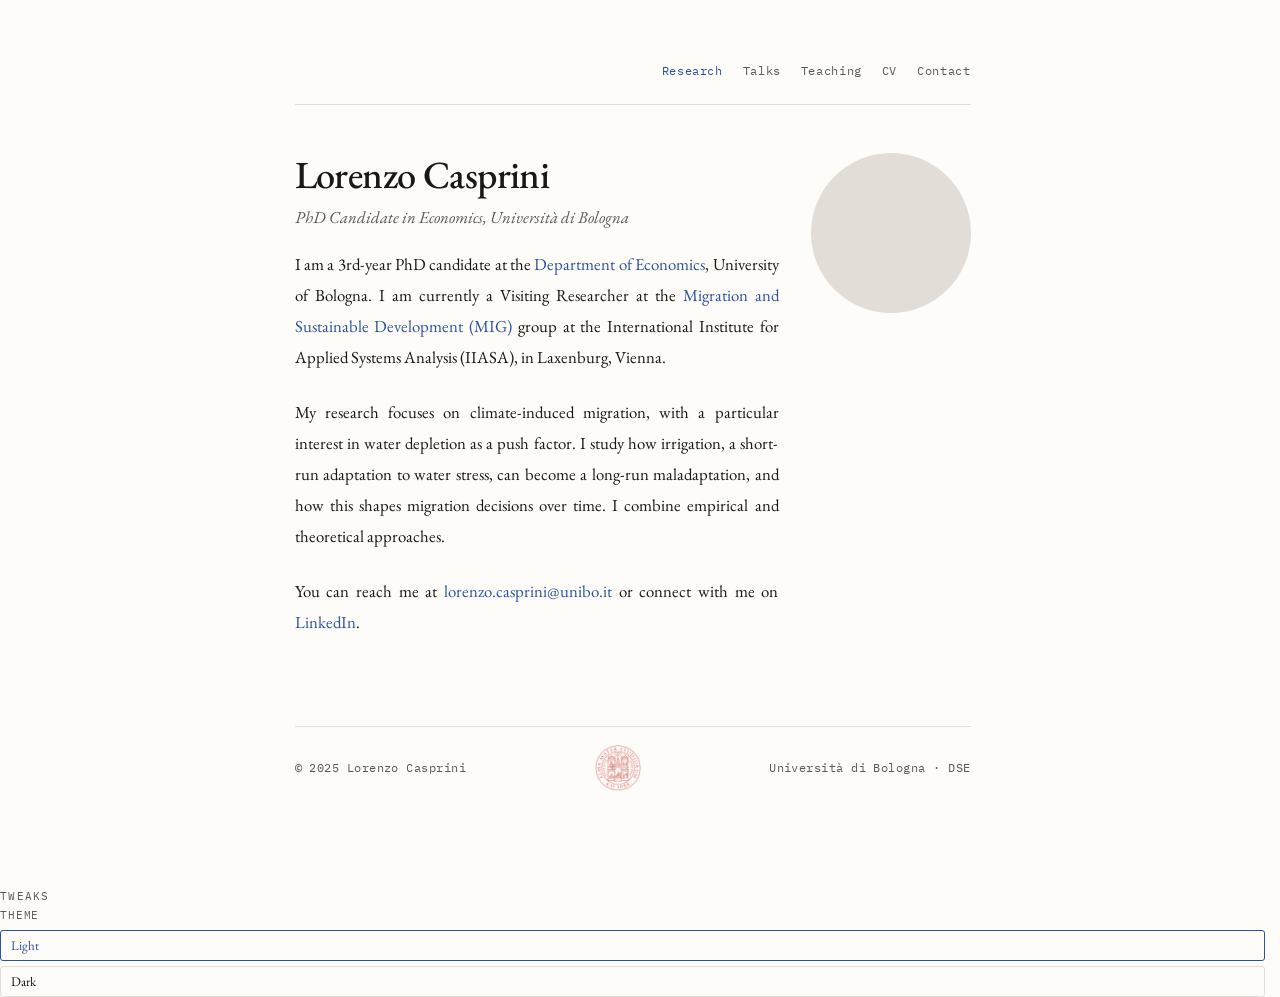
==== index.html @ c5fac686 "04_04_26 1st commit" ====
<!DOCTYPE html>
<html lang="en">
<head>
<meta charset="UTF-8"/>
<meta name="viewport" content="width=device-width, initial-scale=1.0"/>
<title>Lorenzo Casprini — Lorenzo Casprini</title>
<link rel="stylesheet" href="style.css">
</head>
<body>
<div class="wrap">

<nav class="site-nav">
  <span class="site-nav-name" style="visibility:hidden;">Lorenzo Casprini</span>
  <div class="site-nav-links">
    <a href="research.html" class="active">Research</a>
    <a href="talks.html">Talks</a>
    <a href="teaching.html">Teaching</a>
    <a href="cv.html">CV</a>
    <a href="contact.html">Contact</a>
  </div>
</nav>
<div class="home-intro">
  <div class="home-intro-text">
    <div class="home-name">Lorenzo Casprini</div>
    <div class="home-role" style="margin: 0px 0px 16px">PhD Candidate in Economics, Università di Bologna</div>
    <p class="home-bio" style="text-align: justify">
      I am a 3rd-year PhD candidate at the <a href="https://dse.unibo.it/en" target="_blank">Department of Economics</a>, University of Bologna. I am currently a Visiting Researcher at the <a href="https://iiasa.ac.at/programs/popjus/mig" target="_blank">Migration and Sustainable Development (MIG)</a> group at the International Institute for Applied Systems Analysis (IIASA), in Laxenburg, Vienna.
    </p>
    <p class="home-bio" style="text-align: justify">
      My research focuses on climate-induced migration, with a particular interest in water depletion as a push factor. I study how irrigation, a short-run adaptation to water stress, can become a long-run maladaptation, and how this shapes migration decisions over time. I combine empirical and theoretical approaches.
    </p>
    <p class="home-bio home-bio-contact" style="font-size: 16.8px; text-align: justify">
      You can reach me at <a href="mailto:lorenzo.casprini@unibo.it">lorenzo.casprini@unibo.it</a> or connect with me on <a href="#">LinkedIn</a>.
    </p>
  </div>
  <div class="home-photo-wrap">
    <div class="home-photo-placeholder"></div>
  </div>
</div>

<footer>
  <span>© 2025 Lorenzo Casprini</span>
  <img src="uploads/logo_unibo.png" alt="Università di Bologna">
  <span>Università di Bologna · DSE</span>
</footer>
</div>

<div id="tweaks-panel">
  <div class="tweaks-title">Tweaks</div>
  <div>
    <span class="t-label">Theme</span>
    <div class="t-btns">
      <button class="t-btn" onclick="setTheme('light',this)">Light</button>
      <button class="t-btn" onclick="setTheme('dark',this)">Dark</button>
    </div>
  </div>
</div>
<script>
  const TWEAK_DEFAULTS = /*EDITMODE-BEGIN*/{
    "theme": "light"
  }/*EDITMODE-END*/;
  function setTheme(t, btn) {
    document.body.className = t === 'dark' ? 'dark' : '';
    document.querySelectorAll('.t-btn').forEach(b => b.classList.remove('active'));
    if (btn) btn.classList.add('active');
    localStorage.setItem('lc-theme', t);
    window.parent.postMessage({ type: '__edit_mode_set_keys', edits: { theme: t } }, '*');
  }
  const saved = localStorage.getItem('lc-theme') || TWEAK_DEFAULTS.theme;
  const btns = document.querySelectorAll('.t-btn');
  if (saved === 'dark') { document.body.className = 'dark'; btns[1].classList.add('active'); }
  else { btns[0].classList.add('active'); }
  window.addEventListener('message', e => {
    if (e.data?.type === '__activate_edit_mode') document.getElementById('tweaks-panel').classList.add('open');
    if (e.data?.type === '__deactivate_edit_mode') document.getElementById('tweaks-panel').classList.remove('open');
  });
  window.parent.postMessage({ type: '__edit_mode_available' }, '*');
</script>
</body>
</html>
---- style.css ----
@import url('https://fonts.googleapis.com/css2?family=EB+Garamond:ital,wght@0,400;0,500;0,600;1,400;1,500&family=IBM+Plex+Mono:wght@400&display=swap');

:root {
  --bg:      #fefcf9;
  --fg:      #1a1814;
  --fg2:     #5c5750;
  --accent:  #2a52a0;
  --border:  #e2ddd7;
  --max:     740px;
  --font-serif: 'EB Garamond', Georgia, serif;
  --font-mono:  'IBM Plex Mono', monospace;
}
body.dark {
  --bg:     #111009;
  --fg:     #ede8df;
  --fg2:    #8a837a;
  --accent: #7fa8e8;
  --border: #282520;
}

*, *::before, *::after { box-sizing: border-box; margin: 0; padding: 0; }
a { text-decoration: none; }
html { font-size: 16px; scroll-behavior: smooth; scrollbar-gutter: stable; }

body {
  background: var(--bg);
  color: var(--fg);
  font-family: var(--font-serif);
  font-weight: 400;
  line-height: 1.75;
  transition: background 0.3s, color 0.3s;
}

/* ── WRAPPER ── */
.wrap {
  max-width: var(--max);
  margin: 0 auto;
  padding: 56px 32px 96px;
  overflow: hidden;
}

/* ── TOP NAV ── */
.site-nav {
  display: flex;
  align-items: baseline;
  padding-bottom: 20px;
  position: relative;
  border-bottom: 1px solid var(--border);
  margin-bottom: 48px;
  flex-wrap: wrap;
  gap: 12px;
}
.site-nav-name {
  font-family: var(--font-serif);
  font-size: 1rem;
  font-weight: 500;
  color: var(--fg);
  text-decoration: none;
  letter-spacing: -0.01em;
  white-space: nowrap;
}
.site-nav-name:hover { color: var(--accent); }
.site-nav-links {
  display: flex; gap: 20px; flex-wrap: wrap; margin-left: auto;
}
.site-nav-links a {
  font-size: 0.78rem;
  font-family: var(--font-mono);
  letter-spacing: 0.05em;
  color: var(--fg2);
  text-decoration: none;
  transition: color 0.2s;
}
.site-nav-links a:hover,
.site-nav-links a.active { color: var(--accent); }

/* ── PAGE TITLE ── */
.page-title {
  font-family: var(--font-serif);
  font-size: 2rem;
  font-weight: 500;
  margin-bottom: 36px;
  padding-bottom: 16px;
  border-bottom: 1px solid var(--border);
  letter-spacing: -0.01em;
}

/* ── SECTION ── */
.section { margin-bottom: 64px; }
.section-title {
  font-family: var(--font-mono);
  font-size: 0.72rem;
  font-weight: 400;
  letter-spacing: 0.1em;
  text-transform: uppercase;
  margin-bottom: 24px;
  padding-bottom: 10px;
  border-bottom: 1px solid var(--border);
  color: var(--fg2);
}

/* ── PAPER LIST ── */
.paper-list { list-style: none; display: flex; flex-direction: column; gap: 28px; }
.paper-title { font-size: 1rem; font-weight: 500; color: var(--fg); margin-bottom: 4px; line-height: 1.45; }
.paper-status {
  display: inline-block;
  font-size: 0.66rem;
  font-family: var(--font-mono);
  letter-spacing: 0.06em;
  background: var(--border);
  color: var(--fg2);
  padding: 1px 7px;
  border-radius: 2px;
  margin-left: 6px;
  vertical-align: middle;
  position: relative; top: -2px;
}
.paper-authors { font-size: 0.92rem; color: var(--fg2); margin-bottom: 3px; }
.paper-venue { font-size: 0.92rem; color: var(--fg2); font-style: italic; margin-bottom: 8px; }
.paper-abstract {
  font-size: 0.92rem;
  color: var(--fg2);
  line-height: 1.7;
  margin-bottom: 10px;
  max-width: 640px;
  max-height: 0;
  overflow: hidden;
  transition: max-height 0.4s ease, margin-top 0.3s ease;
  margin-top: 0;
}
.paper-abstract.open {
  max-height: 400px;
  margin-top: 12px;
}
.paper-links { display: flex; gap: 14px; flex-wrap: wrap; }
.paper-links a {
  font-size: 0.85rem;
  font-family: var(--font-mono);
  color: var(--accent);
  text-decoration: none;
  border-bottom: 1px solid transparent;
  transition: border-color 0.2s;
}
.paper-links a:hover { border-bottom-color: var(--accent); }
.paper-coming-soon { font-size: 0.85rem; font-family: var(--font-mono); color: var(--muted); }

/* ── CV ── */
.cv-block { margin-bottom: 32px; }
.cv-block-title {
  font-size: 0.68rem;
  font-family: var(--font-mono);
  letter-spacing: 0.12em;
  text-transform: uppercase;
  color: var(--fg2);
  margin-bottom: 12px;
}
.cv-row {
  display: grid;
  grid-template-columns: 100px 1fr;
  gap: 12px;
  padding: 9px 0;
  border-bottom: 1px solid var(--border);
  font-size: 0.97rem;
  align-items: start;
}
.cv-row:last-child { border-bottom: none; }
.cv-year { color: var(--fg2); font-family: var(--font-mono); font-size: 0.78rem; white-space: nowrap; padding-top: 3px; }
.cv-detail { color: var(--fg); }
.cv-detail small { display: block; color: var(--fg2); font-size: 0.82rem; margin-top: 2px; font-style: italic; }

/* ── TALKS ── */
.talk-row {
  display: grid;
  grid-template-columns: 52px 1fr;
  gap: 16px;
  padding: 12px 0;
  border-bottom: 1px solid var(--border);
  align-items: start;
}
.talk-row:first-child { border-top: 1px solid var(--border); }
.talk-year { color: var(--fg2); font-family: var(--font-mono); font-size: 0.78rem; padding-top: 3px; }
.talk-name { font-size: 0.97rem; font-weight: 500; color: var(--fg); line-height: 1.5; margin-bottom: 2px; }
.talk-paper { font-size: 0.88rem; color: var(--fg2); font-style: italic; margin-bottom: 3px; }
.talk-event { font-size: 0.82rem; color: var(--fg2); }

/* ── TEACHING ── */
.teach-row {
  display: grid;
  grid-template-columns: 1fr 80px;
  gap: 12px;
  padding: 11px 0;
  border-bottom: 1px solid var(--border);
  align-items: baseline;
}
.teach-row:first-child { border-top: 1px solid var(--border); }
.teach-course { font-size: 0.97rem; color: var(--fg); }
.teach-role { display: block; color: var(--fg2); font-size: 0.85rem; font-style: italic; margin-top: 2px; }
.teach-year { color: var(--fg2); font-family: var(--font-mono); font-size: 0.78rem; text-align: right; white-space: nowrap; }

/* ── CONTACT ── */
.contact-grid { display: grid; grid-template-columns: 1fr 1fr; gap: 36px; }
.contact-email { grid-column: 1 / -1; }
.contact-block { font-size: 0.97rem; line-height: 1.9; }
.contact-block a { color: var(--accent); text-decoration: none; border-bottom: 1px solid transparent; transition: border-color 0.2s; }
.contact-block a:hover { border-bottom-color: var(--accent); }
.contact-label {
  font-family: var(--font-mono);
  font-size: 0.66rem;
  letter-spacing: 0.12em;
  text-transform: uppercase;
  color: var(--fg2);
  display: block;
  margin-bottom: 6px;
}

/* ── HOME INTRO ── */
.home-intro {
  display: flex;
  align-items: flex-start;
  gap: 32px;
  margin-bottom: 0;
  max-width: 100%;
  box-sizing: border-box;
  position: relative;
}
.home-watermark {
  position: absolute;
  right: 0;
  top: -20px;
  width: 180px;
  opacity: 0.06;
  pointer-events: none;
  user-select: none;
}
.home-watermark img {
  width: 100%;
  display: block;
}
.home-intro-text { flex: 1; min-width: 0; }
.home-name-row {
  display: flex !important;
  flex-direction: row;
  align-items: center;
  justify-content: space-between;
  gap: 16px;
  margin-bottom: 8px;
}
.home-name-row .home-name { margin-bottom: 0; flex: 1; }
.home-photo-placeholder {
  width: 160px;
  height: 160px;
  border-radius: 50%;
  background: var(--border);
  flex-shrink: 0;
}
  border-radius: 50%;
  background: var(--border);
  color: var(--fg2);
  font-family: var(--font-serif);
  font-size: 1.4rem;
  font-weight: 500;
  display: flex;
  align-items: center;
  justify-content: center;
  letter-spacing: 0.02em;
}
.home-photo-wrap { flex-shrink: 0; width: 160px; display: flex; flex-direction: column; align-items: center; gap: 16px; }
.home-unibo-logo { width: 22px; opacity: 0.5; display: inline-block; vertical-align: middle; flex-shrink: 0; }
.home-photo-wrap img {
  width: 52px;
  height: 52px;
  border-radius: 50%;
  object-fit: cover;
  display: block;
}

/* ── HOME BIO ── */
.home-name {
  font-family: var(--font-serif);
  font-size: 2.4rem;
  font-weight: 500;
  letter-spacing: -0.015em;
  line-height: 1.1;
  margin-bottom: 8px;
}
.home-role {
  font-size: 1.05rem;
  color: var(--fg2);
  font-style: italic;
  margin-bottom: 24px;
}
.home-bio {
  font-size: 1.05rem;
  line-height: 1.85;
  color: var(--fg);
  margin-bottom: 24px;
  max-width: 600px;
}
.home-links {
  display: flex; flex-wrap: wrap; gap: 4px 20px;
  font-size: 0.95rem;
  margin-bottom: 48px;
  padding-bottom: 40px;
  border-bottom: 1px solid var(--border);
}
.home-links a {
  color: var(--accent);
  text-decoration: none;
}
.home-bio a { color: var(--accent); text-decoration: none; }
.home-bio a:hover { color: var(--accent); }
.home-bio-contact { font-size: 0.95rem; font-family: var(--font-serif); }
.section-divider { border: none; border-top: 1px solid var(--border); margin: 48px 0 0; }

/* ── FOOTER ── */
footer {
  margin-top: 64px;
  padding-top: 18px;
  border-top: 1px solid var(--border);
  font-size: 0.72rem;
  color: var(--fg2);
  font-family: var(--font-mono);
  letter-spacing: 0.04em;
  display: flex;
  justify-content: space-between;
  align-items: center;
}
footer img {
  height: 46px;
  width: 46px;
  object-fit: contain;
}
body.dark footer img { filter: invert(1) brightness(0.8); }
  flex-wrap: wrap;
  gap: 8px;
}

/* ── TWEAKS ── */
#tweaks-panel {
  position: fixed; bottom: 20px; right: 20px; z-index: 999;
  background: var(--bg);
  border: 1px solid var(--border);
  border-radius: 6px;
  padding: 16px;
  width: 190px;
  box-shadow: 0 4px 20px rgba(0,0,0,0.12);
  display: none; flex-direction: column; gap: 12px;
}
#tweaks-panel.open { display: flex; }
.tweaks-title {
  font-family: var(--font-mono); font-size: 0.66rem;
  letter-spacing: 0.12em; text-transform: uppercase; color: var(--fg2);
}
.t-label {
  font-size: 0.66rem; color: var(--fg2); font-family: var(--font-mono);
  letter-spacing: 0.08em; text-transform: uppercase; display: block; margin-bottom: 6px;
}
.t-btns { display: flex; flex-direction: column; gap: 5px; }
.t-btn {
  font-size: 0.82rem; padding: 6px 10px; border: 1px solid var(--border);
  background: transparent; color: var(--fg); border-radius: 3px;
  cursor: pointer; text-align: left; font-family: var(--font-serif);
  transition: all 0.2s;
}
.t-btn.active, .t-btn:hover { border-color: var(--accent); color: var(--accent); }

/* ── UTIL ── */
.text-link {
  font-size: 0.88rem;
  color: var(--accent);
  text-decoration: none;
  font-family: var(--font-mono);
  border-bottom: 1px solid transparent;
  transition: border-color 0.2s;
}
.text-link:hover { border-bottom-color: var(--accent); }

@media (max-width: 600px) {
  .site-nav { flex-direction: column; gap: 12px; }
  .contact-grid { grid-template-columns: 1fr; }
  footer { flex-direction: column; }
  .cv-row { grid-template-columns: 80px 1fr; }
}
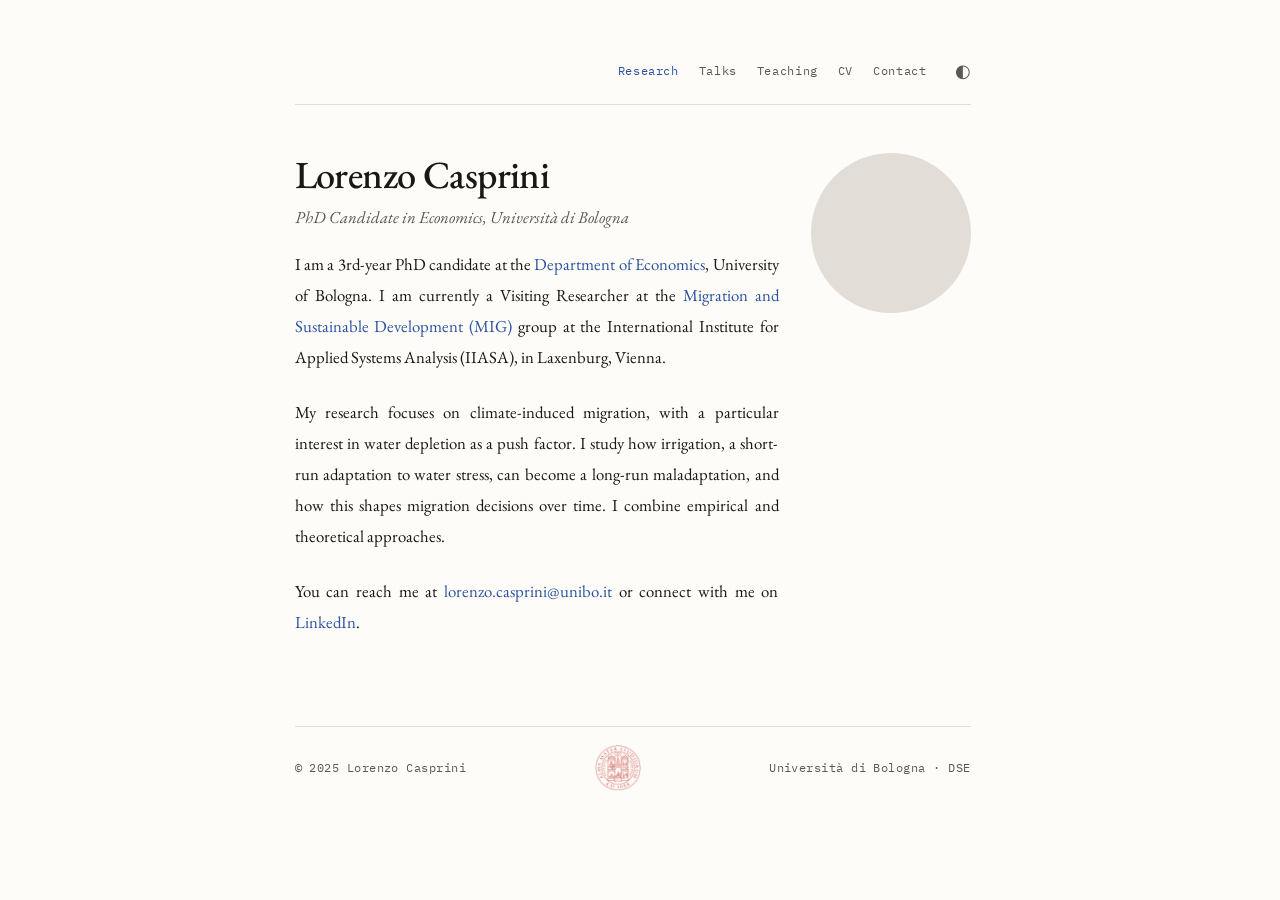
==== commit 986d145e: "2nd commit" ====
--- a/index.html
+++ b/index.html
@@ -17,6 +17,7 @@
     <a href="teaching.html">Teaching</a>
     <a href="cv.html">CV</a>
     <a href="contact.html">Contact</a>
+    <button class="theme-toggle" id="theme-toggle" title="Toggle theme">◐</button>
   </div>
 </nav>
 <div class="home-intro">
@@ -45,36 +46,18 @@
 </footer>
 </div>
 
-<div id="tweaks-panel">
-  <div class="tweaks-title">Tweaks</div>
-  <div>
-    <span class="t-label">Theme</span>
-    <div class="t-btns">
-      <button class="t-btn" onclick="setTheme('light',this)">Light</button>
-      <button class="t-btn" onclick="setTheme('dark',this)">Dark</button>
-    </div>
-  </div>
-</div>
 <script>
-  const TWEAK_DEFAULTS = /*EDITMODE-BEGIN*/{
-    "theme": "light"
-  }/*EDITMODE-END*/;
-  function setTheme(t, btn) {
-    document.body.className = t === 'dark' ? 'dark' : '';
-    document.querySelectorAll('.t-btn').forEach(b => b.classList.remove('active'));
-    if (btn) btn.classList.add('active');
-    localStorage.setItem('lc-theme', t);
-    window.parent.postMessage({ type: '__edit_mode_set_keys', edits: { theme: t } }, '*');
-  }
-  const saved = localStorage.getItem('lc-theme') || TWEAK_DEFAULTS.theme;
-  const btns = document.querySelectorAll('.t-btn');
-  if (saved === 'dark') { document.body.className = 'dark'; btns[1].classList.add('active'); }
-  else { btns[0].classList.add('active'); }
-  window.addEventListener('message', e => {
-    if (e.data?.type === '__activate_edit_mode') document.getElementById('tweaks-panel').classList.add('open');
-    if (e.data?.type === '__deactivate_edit_mode') document.getElementById('tweaks-panel').classList.remove('open');
+  const saved = localStorage.getItem('lc-theme') || 'light';
+  if (saved === 'dark') document.body.classList.add('dark');
+  document.addEventListener('DOMContentLoaded', () => {
+    const btn = document.getElementById('theme-toggle');
+    btn.textContent = '◐';
+    btn.addEventListener('click', () => {
+      const dark = document.body.classList.toggle('dark');
+      btn.textContent = '◐';
+      localStorage.setItem('lc-theme', dark ? 'dark' : 'light');
+    });
   });
-  window.parent.postMessage({ type: '__edit_mode_available' }, '*');
 </script>
 </body>
 </html>
--- a/style.css
+++ b/style.css
@@ -73,6 +73,23 @@
 }
 .site-nav-links a:hover,
 .site-nav-links a.active { color: var(--accent); }
+
+/* ── THEME TOGGLE ── */
+.theme-toggle {
+  background: none;
+  border: none;
+  cursor: pointer;
+  font-size: 1.1rem;
+  line-height: 1;
+  padding: 0;
+  color: var(--fg2);
+  margin-left: 8px;
+  transition: opacity 0.2s, transform 0.4s ease;
+  flex-shrink: 0;
+  font-family: var(--font-serif);
+}
+.theme-toggle:hover { opacity: 0.6; }
+body.dark .theme-toggle { transform: rotate(180deg); }
 
 /* ── PAGE TITLE ── */
 .page-title {
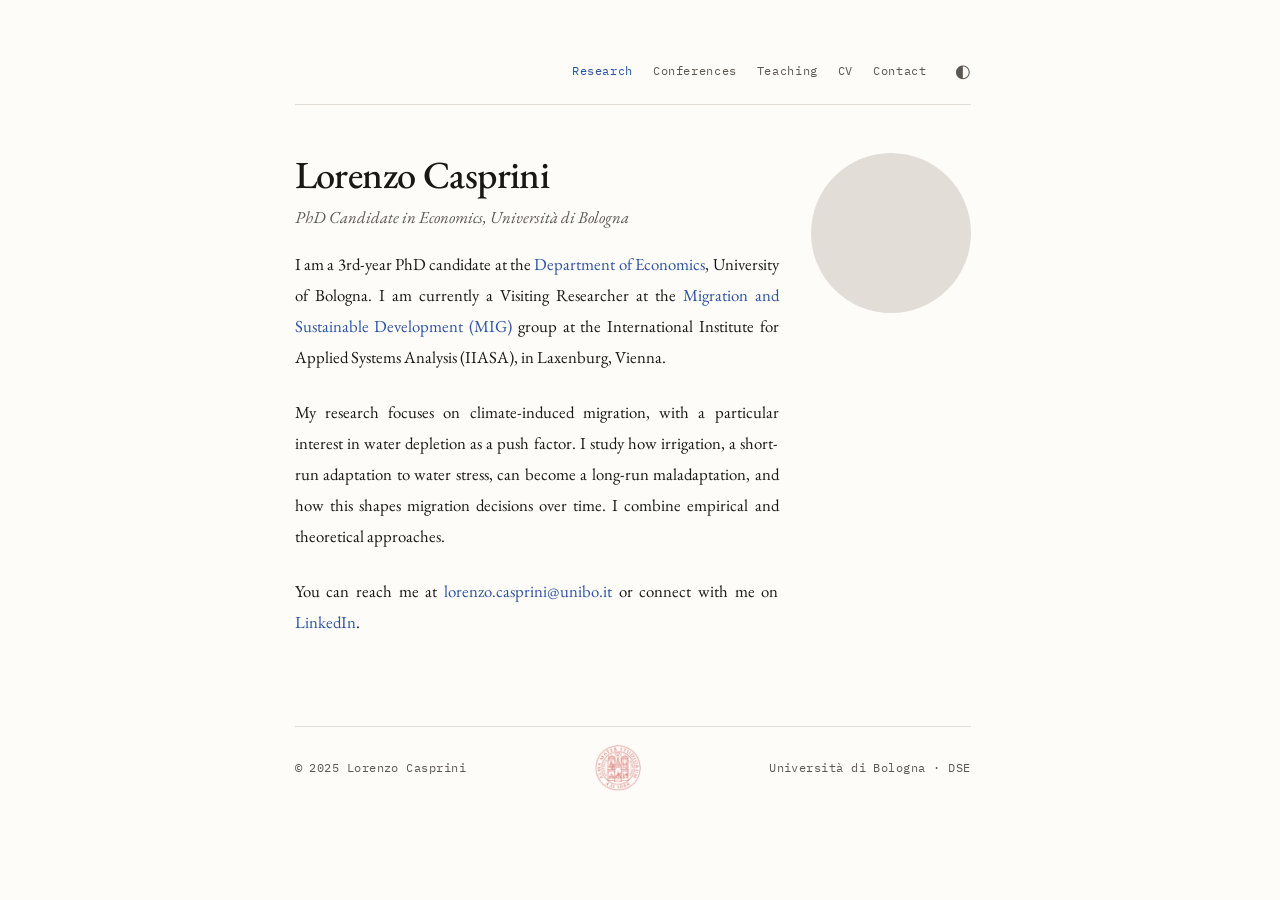
==== commit 879988c8: "3rd 04_05_26" ====
--- a/index.html
+++ b/index.html
@@ -13,7 +13,7 @@
   <span class="site-nav-name" style="visibility:hidden;">Lorenzo Casprini</span>
   <div class="site-nav-links">
     <a href="research.html" class="active">Research</a>
-    <a href="talks.html">Talks</a>
+    <a href="talks.html">Conferences</a>
     <a href="teaching.html">Teaching</a>
     <a href="cv.html">CV</a>
     <a href="contact.html">Contact</a>
--- a/style.css
+++ b/style.css
@@ -393,8 +393,16 @@
 .text-link:hover { border-bottom-color: var(--accent); }
 
 @media (max-width: 600px) {
+  .wrap { padding: 32px 20px 64px; }
   .site-nav { flex-direction: column; gap: 12px; }
   .contact-grid { grid-template-columns: 1fr; }
-  footer { flex-direction: column; }
+  footer { flex-direction: column; align-items: center; gap: 8px; text-align: center; }
   .cv-row { grid-template-columns: 80px 1fr; }
-}
+  .home-intro { flex-direction: column-reverse; align-items: center; gap: 20px; }
+  .home-photo-wrap { width: 100%; align-items: center; }
+  .home-photo-placeholder { width: 120px; height: 120px; }
+  .home-name { font-size: 1.9rem; }
+  .home-bio { max-width: 100%; }
+  .section { margin-bottom: 40px; }
+  .page-title { font-size: 1.5rem; }
+}
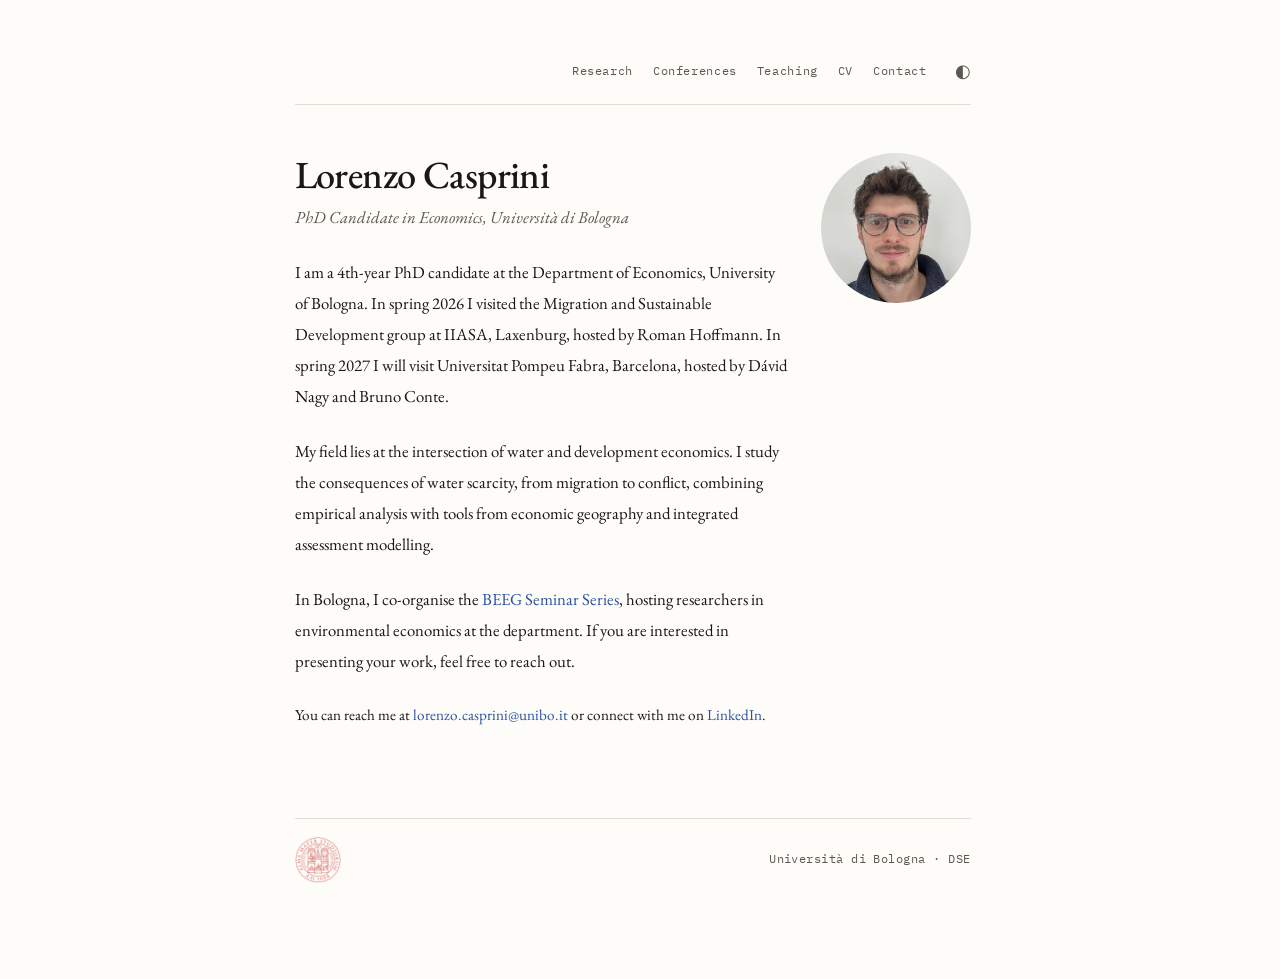
==== commit 1cf40899: "Add files via upload" ====
--- a/index.html
+++ b/index.html
@@ -3,7 +3,7 @@
 <head>
 <meta charset="UTF-8"/>
 <meta name="viewport" content="width=device-width, initial-scale=1.0"/>
-<title>Lorenzo Casprini — Lorenzo Casprini</title>
+<title>Lorenzo Casprini</title>
 <link rel="stylesheet" href="style.css">
 </head>
 <body>
@@ -12,7 +12,7 @@
 <nav class="site-nav">
   <span class="site-nav-name" style="visibility:hidden;">Lorenzo Casprini</span>
   <div class="site-nav-links">
-    <a href="research.html" class="active">Research</a>
+    <a href="research.html">Research</a>
     <a href="talks.html">Conferences</a>
     <a href="teaching.html">Teaching</a>
     <a href="cv.html">CV</a>
@@ -23,25 +23,26 @@
 <div class="home-intro">
   <div class="home-intro-text">
     <div class="home-name">Lorenzo Casprini</div>
-    <div class="home-role" style="margin: 0px 0px 16px">PhD Candidate in Economics, Università di Bologna</div>
-    <p class="home-bio" style="text-align: justify">
-      I am a 3rd-year PhD candidate at the <a href="https://dse.unibo.it/en" target="_blank">Department of Economics</a>, University of Bologna. I am currently a Visiting Researcher at the <a href="https://iiasa.ac.at/programs/popjus/mig" target="_blank">Migration and Sustainable Development (MIG)</a> group at the International Institute for Applied Systems Analysis (IIASA), in Laxenburg, Vienna.
+    <div class="home-role">PhD Candidate in Economics, Università di Bologna</div>
+    <p class="home-bio">
+      I am a 4th-year PhD candidate at the Department of Economics, University of Bologna. In spring 2026 I visited the Migration and Sustainable Development group at IIASA, Laxenburg, hosted by Roman Hoffmann. In spring 2027 I will visit Universitat Pompeu Fabra, Barcelona, hosted by Dávid Nagy and Bruno Conte.
     </p>
-    <p class="home-bio" style="text-align: justify">
-      My research focuses on climate-induced migration, with a particular interest in water depletion as a push factor. I study how irrigation, a short-run adaptation to water stress, can become a long-run maladaptation, and how this shapes migration decisions over time. I combine empirical and theoretical approaches.
+    <p class="home-bio">
+      My field lies at the intersection of water and development economics. I study the consequences of water scarcity, from migration to conflict, combining empirical analysis with tools from economic geography and integrated assessment modelling.
     </p>
-    <p class="home-bio home-bio-contact" style="font-size: 16.8px; text-align: justify">
-      You can reach me at <a href="mailto:lorenzo.casprini@unibo.it">lorenzo.casprini@unibo.it</a> or connect with me on <a href="#">LinkedIn</a>.
+    <p class="home-bio">
+      In Bologna, I co-organise the <a href="https://sites.google.com/view/beeg-bologna/home" target="_blank">BEEG Seminar Series</a>, hosting researchers in environmental economics at the department. If you are interested in presenting your work, feel free to reach out.
+    </p>
+    <p class="home-bio home-bio-contact">
+      You can reach me at <a href="mailto:lorenzo.casprini@unibo.it">lorenzo.casprini@unibo.it</a> or connect with me on <a href="https://www.linkedin.com/in/lorenzocasprini" target="_blank">LinkedIn</a>.
     </p>
   </div>
-  <div class="home-photo-wrap">
-    <div class="home-photo-placeholder"></div>
+  <div class="home-photo-wrap" style="width:150px;">
+    <img src="uploads/photo.jpg" alt="Lorenzo Casprini" style="width:150px;height:150px;border-radius:50%;object-fit:cover;border:1px solid var(--rule);">
   </div>
 </div>
 
-<footer>
-  <span>© 2025 Lorenzo Casprini</span>
-  <img src="uploads/logo_unibo.png" alt="Università di Bologna">
+<footer>  <img src="uploads/logo_unibo.png" alt="Università di Bologna">
   <span>Università di Bologna · DSE</span>
 </footer>
 </div>
@@ -60,4 +61,4 @@
   });
 </script>
 </body>
-</html>+</html>
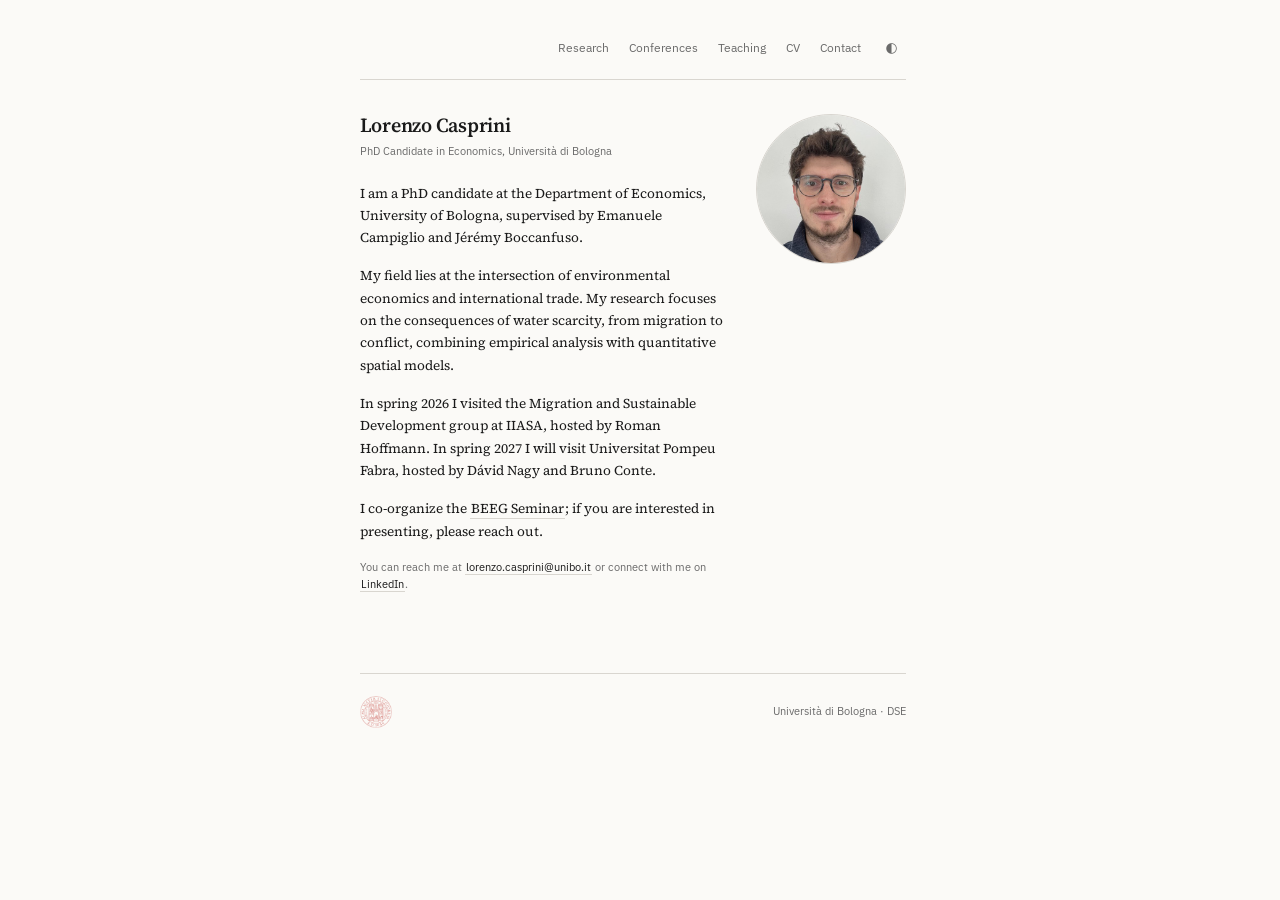
==== commit 37861800: "Add files via upload" ====
--- a/index.html
+++ b/index.html
@@ -4,6 +4,7 @@
 <meta charset="UTF-8"/>
 <meta name="viewport" content="width=device-width, initial-scale=1.0"/>
 <title>Lorenzo Casprini</title>
+<meta name="description" content="Lorenzo Casprini, PhD candidate in Economics at the University of Bologna. Research on water scarcity, climate-induced migration and conflict.">
 <link rel="stylesheet" href="style.css">
 </head>
 <body>
@@ -25,13 +26,16 @@
     <div class="home-name">Lorenzo Casprini</div>
     <div class="home-role">PhD Candidate in Economics, Università di Bologna</div>
     <p class="home-bio">
-      I am a 4th-year PhD candidate at the Department of Economics, University of Bologna. In spring 2026 I visited the Migration and Sustainable Development group at IIASA, Laxenburg, hosted by Roman Hoffmann. In spring 2027 I will visit Universitat Pompeu Fabra, Barcelona, hosted by Dávid Nagy and Bruno Conte.
+      I am a PhD candidate at the Department of Economics, University of Bologna, supervised by Emanuele Campiglio and Jérémy Boccanfuso.
     </p>
     <p class="home-bio">
-      My field lies at the intersection of water and development economics. I study the consequences of water scarcity, from migration to conflict, combining empirical analysis with tools from economic geography and integrated assessment modelling.
+      My field lies at the intersection of environmental economics and international trade. My research focuses on the consequences of water scarcity, from migration to conflict, combining empirical analysis with quantitative spatial models.
     </p>
     <p class="home-bio">
-      In Bologna, I co-organise the <a href="https://sites.google.com/view/beeg-bologna/home" target="_blank">BEEG Seminar Series</a>, hosting researchers in environmental economics at the department. If you are interested in presenting your work, feel free to reach out.
+      In spring 2026 I visited the Migration and Sustainable Development group at IIASA, hosted by Roman Hoffmann. In spring 2027 I will visit Universitat Pompeu Fabra, hosted by Dávid Nagy and Bruno Conte.
+    </p>
+    <p class="home-bio">
+      I co-organize the <a href="https://sites.google.com/view/beeg-bologna/home" target="_blank">BEEG Seminar</a>; if you are interested in presenting, please reach out.
     </p>
     <p class="home-bio home-bio-contact">
       You can reach me at <a href="mailto:lorenzo.casprini@unibo.it">lorenzo.casprini@unibo.it</a> or connect with me on <a href="https://www.linkedin.com/in/lorenzocasprini" target="_blank">LinkedIn</a>.
--- a/style.css
+++ b/style.css
@@ -1,408 +1,483 @@
-@import url('https://fonts.googleapis.com/css2?family=EB+Garamond:ital,wght@0,400;0,500;0,600;1,400;1,500&family=IBM+Plex+Mono:wght@400&display=swap');
+@import url('https://fonts.googleapis.com/css2?family=Source+Serif+4:opsz,wght@8..60,400;8..60,600;8..60,700&family=IBM+Plex+Sans:wght@400;500;600&family=JetBrains+Mono:wght@400;500&display=swap');
 
 :root {
-  --bg:      #fefcf9;
-  --fg:      #1a1814;
-  --fg2:     #5c5750;
-  --accent:  #2a52a0;
-  --border:  #e2ddd7;
-  --max:     740px;
-  --font-serif: 'EB Garamond', Georgia, serif;
-  --font-mono:  'IBM Plex Mono', monospace;
+  --bg:        #fbfaf7;
+  --fg:        #1a1a1a;
+  --fg2:       #6a6a6a;
+  --fg3:       #999;
+  --rule:      #d9d6d0;
+  --rule-soft: #ece9e2;
+  --accent:    #1a1a1a;
+  --highlight: #fffd54;
+  --max:       590px;
+  --font-serif: 'Source Serif 4', Georgia, 'Times New Roman', serif;
+  --font-sans:  'IBM Plex Sans', system-ui, -apple-system, sans-serif;
+  --font-mono:  'JetBrains Mono', ui-monospace, monospace;
 }
 body.dark {
-  --bg:     #111009;
-  --fg:     #ede8df;
-  --fg2:    #8a837a;
-  --accent: #7fa8e8;
-  --border: #282520;
+  --bg:        #111110;
+  --fg:        #ececea;
+  --fg2:       #9d9a92;
+  --fg3:       #6a6862;
+  --rule:      #2c2b28;
+  --rule-soft: #1d1c1a;
+  --accent:    #ececea;
+  --highlight: #fffd54;
 }
 
 *, *::before, *::after { box-sizing: border-box; margin: 0; padding: 0; }
-a { text-decoration: none; }
-html { font-size: 16px; scroll-behavior: smooth; scrollbar-gutter: stable; }
+html { font-size: 13.8px; scroll-behavior: smooth; scrollbar-gutter: stable; }
+a { text-decoration: none; color: inherit; }
 
 body {
   background: var(--bg);
   color: var(--fg);
   font-family: var(--font-serif);
   font-weight: 400;
-  line-height: 1.75;
-  transition: background 0.3s, color 0.3s;
-}
-
-/* ── WRAPPER ── */
+  line-height: 1.6;
+  -webkit-font-smoothing: antialiased;
+  text-rendering: optimizeLegibility;
+  transition: background 0.2s, color 0.2s;
+}
+
 .wrap {
   max-width: var(--max);
   margin: 0 auto;
-  padding: 56px 32px 96px;
-  overflow: hidden;
-}
-
-/* ── TOP NAV ── */
+  padding: 34px 22px 50px;
+}
+
+/* ── NAV ── */
 .site-nav {
   display: flex;
+  align-items: center;
+  justify-content: space-between;
+  gap: 24px;
+  padding-bottom: 18px;
+  border-bottom: 1px solid var(--rule);
+  margin-bottom: 0;
+  flex-wrap: wrap;
+}
+.site-nav-name {
+  font-family: var(--font-sans);
+  font-size: 0.92rem;
+  font-weight: 600;
+  letter-spacing: 0;
+  color: var(--fg);
+  text-transform: none;
+  white-space: nowrap;
+}
+.site-nav-links {
+  display: flex;
+  flex-wrap: wrap;
   align-items: baseline;
-  padding-bottom: 20px;
-  position: relative;
-  border-bottom: 1px solid var(--border);
-  margin-bottom: 48px;
-  flex-wrap: wrap;
-  gap: 12px;
-}
-.site-nav-name {
-  font-family: var(--font-serif);
-  font-size: 1rem;
-  font-weight: 500;
-  color: var(--fg);
-  text-decoration: none;
-  letter-spacing: -0.01em;
-  white-space: nowrap;
-}
-.site-nav-name:hover { color: var(--accent); }
-.site-nav-links {
-  display: flex; gap: 20px; flex-wrap: wrap; margin-left: auto;
+  gap: 4px;
 }
 .site-nav-links a {
-  font-size: 0.78rem;
-  font-family: var(--font-mono);
-  letter-spacing: 0.05em;
-  color: var(--fg2);
-  text-decoration: none;
-  transition: color 0.2s;
-}
-.site-nav-links a:hover,
-.site-nav-links a.active { color: var(--accent); }
+  font-family: var(--font-sans);
+  font-size: 0.88rem;
+  text-transform: none;
+  letter-spacing: 0;
+  color: var(--fg2);
+  padding: 4px 8px;
+  border: 0;
+  margin: 0;
+  font-weight: 400;
+  border-radius: 2px;
+  transition: background 0.15s, color 0.15s;
+}
+.site-nav-links a:hover { background: var(--highlight); color: #000; }
+.site-nav-links a.active { color: var(--fg); font-weight: 600; }
+.site-nav-links a.active:hover { background: var(--highlight); color: #000; }
 
 /* ── THEME TOGGLE ── */
 .theme-toggle {
-  background: none;
-  border: none;
+  background: transparent;
+  border: 0;
   cursor: pointer;
-  font-size: 1.1rem;
+  font-size: 1rem;
   line-height: 1;
-  padding: 0;
-  color: var(--fg2);
-  margin-left: 8px;
-  transition: opacity 0.2s, transform 0.4s ease;
-  flex-shrink: 0;
-  font-family: var(--font-serif);
-}
-.theme-toggle:hover { opacity: 0.6; }
+  padding: 4px 8px;
+  color: var(--fg2);
+  margin-left: 4px;
+  font-family: var(--font-sans);
+  border-radius: 2px;
+  transition: background 0.15s, color 0.15s, transform 0.4s ease;
+}
+.theme-toggle:hover { background: var(--highlight); color: #000; }
 body.dark .theme-toggle { transform: rotate(180deg); }
 
 /* ── PAGE TITLE ── */
 .page-title {
   font-family: var(--font-serif);
-  font-size: 2rem;
-  font-weight: 500;
-  margin-bottom: 36px;
-  padding-bottom: 16px;
-  border-bottom: 1px solid var(--border);
+  font-size: 1.45rem;
+  font-weight: 600;
   letter-spacing: -0.01em;
+  text-transform: none;
+  margin: 40px 0 28px;
+  padding-bottom: 0;
+  border-bottom: 0;
 }
 
 /* ── SECTION ── */
-.section { margin-bottom: 64px; }
+.section { margin: 30px 0 42px; }
 .section-title {
-  font-family: var(--font-mono);
-  font-size: 0.72rem;
-  font-weight: 400;
-  letter-spacing: 0.1em;
+  font-family: var(--font-sans);
+  font-size: 0.74rem;
+  font-weight: 600;
+  letter-spacing: 0.14em;
   text-transform: uppercase;
-  margin-bottom: 24px;
-  padding-bottom: 10px;
-  border-bottom: 1px solid var(--border);
-  color: var(--fg2);
-}
-
-/* ── PAPER LIST ── */
-.paper-list { list-style: none; display: flex; flex-direction: column; gap: 28px; }
-.paper-title { font-size: 1rem; font-weight: 500; color: var(--fg); margin-bottom: 4px; line-height: 1.45; }
+  color: var(--fg2);
+  margin-bottom: 18px;
+  padding: 0 0 6px;
+  background: transparent;
+  display: block;
+  border-bottom: 1px solid var(--rule);
+}
+
+/* ── PAPERS ── */
+.paper-list { list-style: none; display: flex; flex-direction: column; gap: 0; counter-reset: paper; }
+.paper-item {
+  padding: 22px 0;
+  border-bottom: 1px solid var(--rule-soft);
+  position: relative;
+}
+.paper-item:first-child { border-top: 0; padding-top: 6px; }
+.paper-title {
+  font-family: var(--font-serif);
+  font-size: 1.06rem;
+  font-weight: 600;
+  color: var(--fg);
+  margin-bottom: 8px;
+  line-height: 1.35;
+  letter-spacing: -0.005em;
+}
 .paper-status {
   display: inline-block;
+  font-family: var(--font-sans);
   font-size: 0.66rem;
-  font-family: var(--font-mono);
-  letter-spacing: 0.06em;
-  background: var(--border);
-  color: var(--fg2);
-  padding: 1px 7px;
+  letter-spacing: 0.1em;
+  background: var(--highlight);
+  color: #000;
+  padding: 2px 7px;
+  border: 0;
+  margin-left: 8px;
+  text-transform: uppercase;
+  font-weight: 600;
+  vertical-align: middle;
   border-radius: 2px;
-  margin-left: 6px;
-  vertical-align: middle;
-  position: relative; top: -2px;
-}
-.paper-authors { font-size: 0.92rem; color: var(--fg2); margin-bottom: 3px; }
-.paper-venue { font-size: 0.92rem; color: var(--fg2); font-style: italic; margin-bottom: 8px; }
+}
+.paper-authors { font-family: var(--font-sans); font-size: 0.85rem; color: var(--fg2); margin-bottom: 2px; }
+.paper-authors strong { color: var(--fg); font-weight: 600; }
+.paper-venue { font-family: var(--font-serif); font-size: 0.92rem; color: var(--fg2); font-style: italic; margin-bottom: 8px; }
 .paper-abstract {
-  font-size: 0.92rem;
-  color: var(--fg2);
-  line-height: 1.7;
-  margin-bottom: 10px;
-  max-width: 640px;
+  font-family: var(--font-serif);
+  font-size: 0.95rem;
+  color: var(--fg2);
+  line-height: 1.6;
+  margin-bottom: 0;
+  max-width: 100%;
   max-height: 0;
   overflow: hidden;
-  transition: max-height 0.4s ease, margin-top 0.3s ease;
+  transition: max-height 0.4s ease, margin-top 0.3s ease, padding 0.3s ease;
   margin-top: 0;
+  padding: 0 14px;
+  border-left: 2px solid transparent;
 }
 .paper-abstract.open {
-  max-height: 400px;
-  margin-top: 12px;
-}
-.paper-links { display: flex; gap: 14px; flex-wrap: wrap; }
+  max-height: 600px;
+  margin-top: 10px;
+  padding: 4px 14px;
+  border-left: 2px solid var(--rule);
+}
+
+.paper-links { display: flex; gap: 10px; flex-wrap: wrap; margin-top: 12px; align-items: center; }
 .paper-links a {
-  font-size: 0.85rem;
-  font-family: var(--font-mono);
-  color: var(--accent);
-  text-decoration: none;
-  border-bottom: 1px solid transparent;
-  transition: border-color 0.2s;
-}
-.paper-links a:hover { border-bottom-color: var(--accent); }
-.paper-coming-soon { font-size: 0.85rem; font-family: var(--font-mono); color: var(--muted); }
+  font-family: var(--font-sans);
+  font-size: 0.76rem;
+  color: var(--fg2);
+  text-transform: none;
+  letter-spacing: 0.01em;
+  font-weight: 500;
+  padding: 3px 10px;
+  border: 1px solid var(--rule);
+  margin: 0;
+  border-bottom: 1px solid var(--rule);
+  border-radius: 2px;
+  white-space: nowrap;
+  transition: background 0.15s, color 0.15s, border-color 0.15s;
+}
+.paper-links a:hover { background: var(--highlight); color: #000; border-color: transparent; }
+.paper-coming-soon {
+  font-family: var(--font-sans);
+  font-size: 0.76rem;
+  color: var(--fg3);
+  text-transform: none;
+  letter-spacing: 0.01em;
+  padding: 3px 10px;
+  border: 1px dashed var(--rule);
+  border-radius: 2px;
+  white-space: nowrap;
+  font-style: italic;
+}
 
 /* ── CV ── */
-.cv-block { margin-bottom: 32px; }
+.cv-block { margin-bottom: 36px; }
 .cv-block-title {
-  font-size: 0.68rem;
-  font-family: var(--font-mono);
-  letter-spacing: 0.12em;
+  font-family: var(--font-sans);
+  font-size: 0.74rem;
+  letter-spacing: 0.14em;
   text-transform: uppercase;
   color: var(--fg2);
+  background: transparent;
+  padding: 0 0 6px;
+  display: block;
   margin-bottom: 12px;
+  font-weight: 600;
+  border-bottom: 1px solid var(--rule);
 }
 .cv-row {
   display: grid;
-  grid-template-columns: 100px 1fr;
-  gap: 12px;
-  padding: 9px 0;
-  border-bottom: 1px solid var(--border);
-  font-size: 0.97rem;
+  grid-template-columns: 110px 1fr;
+  gap: 20px;
+  padding: 14px 0;
+  border-bottom: 1px solid var(--rule-soft);
+  font-size: 1rem;
   align-items: start;
 }
-.cv-row:last-child { border-bottom: none; }
-.cv-year { color: var(--fg2); font-family: var(--font-mono); font-size: 0.78rem; white-space: nowrap; padding-top: 3px; }
-.cv-detail { color: var(--fg); }
-.cv-detail small { display: block; color: var(--fg2); font-size: 0.82rem; margin-top: 2px; font-style: italic; }
+.cv-row:first-child { border-top: 0; padding-top: 4px; }
+.cv-year { font-family: var(--font-mono); color: var(--fg2); font-size: 0.82rem; white-space: nowrap; padding-top: 4px; letter-spacing: 0; }
+.cv-detail { color: var(--fg); font-weight: 500; }
+.cv-detail small { display: block; color: var(--fg2); font-size: 0.88rem; margin-top: 2px; font-weight: 400; font-style: italic; }
 
 /* ── TALKS ── */
 .talk-row {
   display: grid;
-  grid-template-columns: 52px 1fr;
-  gap: 16px;
-  padding: 12px 0;
-  border-bottom: 1px solid var(--border);
+  grid-template-columns: 1fr 90px;
+  gap: 20px;
+  padding: 16px 0;
+  border-bottom: 1px solid var(--rule-soft);
   align-items: start;
 }
-.talk-row:first-child { border-top: 1px solid var(--border); }
-.talk-year { color: var(--fg2); font-family: var(--font-mono); font-size: 0.78rem; padding-top: 3px; }
-.talk-name { font-size: 0.97rem; font-weight: 500; color: var(--fg); line-height: 1.5; margin-bottom: 2px; }
-.talk-paper { font-size: 0.88rem; color: var(--fg2); font-style: italic; margin-bottom: 3px; }
-.talk-event { font-size: 0.82rem; color: var(--fg2); }
+.talk-row:first-child { border-top: 0; padding-top: 4px; }
+.talk-year {
+  font-family: var(--font-mono);
+  color: var(--fg2);
+  background: transparent;
+  font-size: 0.82rem;
+  padding: 4px 0 0;
+  letter-spacing: 0;
+  text-transform: none;
+  font-weight: 400;
+  display: block;
+  width: auto;
+  justify-self: end;
+  text-align: right;
+}
+.talk-name { font-family: var(--font-serif); font-size: 1.02rem; font-weight: 600; color: var(--fg); line-height: 1.35; margin-bottom: 4px; }
+.talk-paper { font-family: var(--font-serif); font-size: 0.92rem; color: var(--fg2); font-style: italic; margin-bottom: 4px; }
+.talk-event { font-family: var(--font-serif); font-size: 0.9rem; color: var(--fg2); }
 
 /* ── TEACHING ── */
 .teach-row {
   display: grid;
-  grid-template-columns: 1fr 80px;
-  gap: 12px;
-  padding: 11px 0;
-  border-bottom: 1px solid var(--border);
+  grid-template-columns: 1fr 100px;
+  gap: 20px;
+  padding: 14px 0;
+  border-bottom: 1px solid var(--rule-soft);
   align-items: baseline;
 }
-.teach-row:first-child { border-top: 1px solid var(--border); }
-.teach-course { font-size: 0.97rem; color: var(--fg); }
-.teach-role { display: block; color: var(--fg2); font-size: 0.85rem; font-style: italic; margin-top: 2px; }
-.teach-year { color: var(--fg2); font-family: var(--font-mono); font-size: 0.78rem; text-align: right; white-space: nowrap; }
+.teach-row:first-child { border-top: 0; padding-top: 4px; }
+.teach-course { font-family: var(--font-serif); font-size: 1.02rem; font-weight: 600; color: var(--fg); }
+.teach-level { font-family: var(--font-sans); font-size: 0.7rem; font-weight: 500; color: var(--fg2); border: 1px solid var(--rule); border-radius: 2px; padding: 1px 5px; margin-left: 6px; vertical-align: 2px; letter-spacing: 0.04em; }
+.teach-role { display: block; color: var(--fg2); font-size: 0.9rem; margin-top: 2px; font-weight: 400; font-style: italic; }
+.teach-year {
+  font-family: var(--font-mono);
+  color: var(--fg2);
+  background: transparent;
+  font-size: 0.82rem;
+  letter-spacing: 0;
+  text-align: right;
+  padding: 0;
+  text-transform: none;
+  font-weight: 400;
+  justify-self: end;
+}
 
 /* ── CONTACT ── */
-.contact-grid { display: grid; grid-template-columns: 1fr 1fr; gap: 36px; }
+.contact-grid { display: grid; grid-template-columns: 1fr 1fr; gap: 36px 48px; border: none; margin-top: 18px; }
 .contact-email { grid-column: 1 / -1; }
-.contact-block { font-size: 0.97rem; line-height: 1.9; }
-.contact-block a { color: var(--accent); text-decoration: none; border-bottom: 1px solid transparent; transition: border-color 0.2s; }
-.contact-block a:hover { border-bottom-color: var(--accent); }
+.contact-block {
+  font-family: var(--font-serif);
+  font-size: 1rem;
+  line-height: 1.7;
+  padding: 0;
+  border: none;
+}
 .contact-label {
-  font-family: var(--font-mono);
-  font-size: 0.66rem;
-  letter-spacing: 0.12em;
+  font-family: var(--font-sans);
+  font-size: 0.72rem;
+  letter-spacing: 0.14em;
   text-transform: uppercase;
   color: var(--fg2);
-  display: block;
-  margin-bottom: 6px;
-}
+  background: transparent;
+  padding: 0 0 6px;
+  display: block;
+  margin-bottom: 10px;
+  font-weight: 600;
+  border-bottom: 1px solid var(--rule);
+}
+.contact-block a {
+  color: var(--fg);
+  text-decoration: none;
+  border-bottom: 1px solid var(--rule);
+  transition: background 0.15s, border-color 0.15s;
+  padding: 0 2px;
+}
+.contact-block a:hover { background: var(--highlight); color: #000; border-bottom-color: transparent; }
 
 /* ── HOME INTRO ── */
 .home-intro {
   display: flex;
   align-items: flex-start;
-  gap: 32px;
+  gap: 30px;
+  margin-top: 34px;
   margin-bottom: 0;
   max-width: 100%;
-  box-sizing: border-box;
   position: relative;
 }
-.home-watermark {
+.home-intro-text { flex: 1; min-width: 0; }
+.home-photo-placeholder {
+  width: 116px;
+  height: 116px;
+  border-radius: 50%;
+  background:
+    repeating-linear-gradient(135deg,
+      var(--rule-soft) 0px, var(--rule-soft) 6px,
+      var(--bg) 6px, var(--bg) 12px);
+  border: 1px solid var(--rule);
+  flex-shrink: 0;
+  position: relative;
+  overflow: hidden;
+}
+.home-photo-placeholder::after {
+  content: "photo";
   position: absolute;
-  right: 0;
-  top: -20px;
-  width: 180px;
-  opacity: 0.06;
-  pointer-events: none;
-  user-select: none;
-}
-.home-watermark img {
-  width: 100%;
-  display: block;
-}
-.home-intro-text { flex: 1; min-width: 0; }
-.home-name-row {
-  display: flex !important;
-  flex-direction: row;
-  align-items: center;
-  justify-content: space-between;
-  gap: 16px;
-  margin-bottom: 8px;
-}
-.home-name-row .home-name { margin-bottom: 0; flex: 1; }
-.home-photo-placeholder {
-  width: 160px;
-  height: 160px;
-  border-radius: 50%;
-  background: var(--border);
-  flex-shrink: 0;
-}
-  border-radius: 50%;
-  background: var(--border);
-  color: var(--fg2);
-  font-family: var(--font-serif);
-  font-size: 1.4rem;
-  font-weight: 500;
+  inset: 0;
   display: flex;
   align-items: center;
   justify-content: center;
-  letter-spacing: 0.02em;
-}
-.home-photo-wrap { flex-shrink: 0; width: 160px; display: flex; flex-direction: column; align-items: center; gap: 16px; }
-.home-unibo-logo { width: 22px; opacity: 0.5; display: inline-block; vertical-align: middle; flex-shrink: 0; }
+  font-family: var(--font-mono);
+  font-size: 0.7rem;
+  color: var(--fg3);
+  letter-spacing: 0.08em;
+}
+.home-photo-wrap { flex-shrink: 0; width: 116px; display: flex; flex-direction: column; align-items: flex-start; gap: 12px; }
 .home-photo-wrap img {
-  width: 52px;
-  height: 52px;
-  border-radius: 50%;
-  object-fit: cover;
-  display: block;
+  width: 48px;
+  height: 48px;
+  object-fit: contain;
+  display: block;
+  border: 0;
 }
 
 /* ── HOME BIO ── */
 .home-name {
   font-family: var(--font-serif);
-  font-size: 2.4rem;
-  font-weight: 500;
-  letter-spacing: -0.015em;
-  line-height: 1.1;
-  margin-bottom: 8px;
+  font-size: 1.45rem;
+  font-weight: 600;
+  letter-spacing: -0.012em;
+  line-height: 1.15;
+  margin-bottom: 5px;
+  text-transform: none;
 }
 .home-role {
-  font-size: 1.05rem;
-  color: var(--fg2);
-  font-style: italic;
-  margin-bottom: 24px;
+  font-family: var(--font-sans);
+  font-size: 0.82rem;
+  color: var(--fg2);
+  padding: 0;
+  display: block;
+  margin-bottom: 22px;
+  letter-spacing: 0;
+  font-weight: 400;
+  border: none;
+  background: transparent;
+  text-transform: none;
 }
 .home-bio {
-  font-size: 1.05rem;
-  line-height: 1.85;
-  color: var(--fg);
-  margin-bottom: 24px;
-  max-width: 600px;
-}
-.home-links {
-  display: flex; flex-wrap: wrap; gap: 4px 20px;
-  font-size: 0.95rem;
-  margin-bottom: 48px;
-  padding-bottom: 40px;
-  border-bottom: 1px solid var(--border);
-}
-.home-links a {
-  color: var(--accent);
+  font-family: var(--font-serif);
+  font-size: 0.98rem;
+  line-height: 1.65;
+  color: var(--fg);
+  margin-bottom: 16px;
+  max-width: 62ch;
+  text-align: left;
+}
+.home-bio mark, .home-bio .mark {
+  background: var(--highlight);
+  color: #000;
+  padding: 0 3px;
+}
+.home-bio a {
+  color: var(--fg);
   text-decoration: none;
-}
-.home-bio a { color: var(--accent); text-decoration: none; }
-.home-bio a:hover { color: var(--accent); }
-.home-bio-contact { font-size: 0.95rem; font-family: var(--font-serif); }
-.section-divider { border: none; border-top: 1px solid var(--border); margin: 48px 0 0; }
+  border-bottom: 1px solid var(--rule);
+  padding: 0 1px;
+  transition: background 0.15s, border-color 0.15s;
+}
+.home-bio a:hover { background: var(--highlight); color: #000; border-bottom-color: transparent; }
+.home-bio-contact { font-family: var(--font-sans); font-size: 0.82rem; line-height: 1.5; color: var(--fg2); margin-top: 6px; }
+.home-bio-contact a { color: var(--fg); }
 
 /* ── FOOTER ── */
 footer {
   margin-top: 64px;
-  padding-top: 18px;
-  border-top: 1px solid var(--border);
-  font-size: 0.72rem;
-  color: var(--fg2);
-  font-family: var(--font-mono);
-  letter-spacing: 0.04em;
+  padding-top: 22px;
+  border-top: 1px solid var(--rule);
+  font-family: var(--font-sans);
+  font-size: 0.78rem;
+  color: var(--fg2);
+  letter-spacing: 0;
+  text-transform: none;
   display: flex;
   justify-content: space-between;
   align-items: center;
+  flex-wrap: wrap;
+  gap: 14px;
 }
 footer img {
-  height: 46px;
-  width: 46px;
+  height: 32px;
+  width: 32px;
   object-fit: contain;
-}
-body.dark footer img { filter: invert(1) brightness(0.8); }
-  flex-wrap: wrap;
-  gap: 8px;
-}
-
-/* ── TWEAKS ── */
-#tweaks-panel {
-  position: fixed; bottom: 20px; right: 20px; z-index: 999;
-  background: var(--bg);
-  border: 1px solid var(--border);
-  border-radius: 6px;
-  padding: 16px;
-  width: 190px;
-  box-shadow: 0 4px 20px rgba(0,0,0,0.12);
-  display: none; flex-direction: column; gap: 12px;
-}
-#tweaks-panel.open { display: flex; }
-.tweaks-title {
-  font-family: var(--font-mono); font-size: 0.66rem;
-  letter-spacing: 0.12em; text-transform: uppercase; color: var(--fg2);
-}
-.t-label {
-  font-size: 0.66rem; color: var(--fg2); font-family: var(--font-mono);
-  letter-spacing: 0.08em; text-transform: uppercase; display: block; margin-bottom: 6px;
-}
-.t-btns { display: flex; flex-direction: column; gap: 5px; }
-.t-btn {
-  font-size: 0.82rem; padding: 6px 10px; border: 1px solid var(--border);
-  background: transparent; color: var(--fg); border-radius: 3px;
-  cursor: pointer; text-align: left; font-family: var(--font-serif);
-  transition: all 0.2s;
-}
-.t-btn.active, .t-btn:hover { border-color: var(--accent); color: var(--accent); }
+  opacity: 0.85;
+}
+body.dark footer img { filter: invert(1) brightness(0.95); }
 
 /* ── UTIL ── */
 .text-link {
+  font-family: var(--font-sans);
   font-size: 0.88rem;
-  color: var(--accent);
+  color: var(--fg);
   text-decoration: none;
-  font-family: var(--font-mono);
-  border-bottom: 1px solid transparent;
-  transition: border-color 0.2s;
-}
-.text-link:hover { border-bottom-color: var(--accent); }
-
-@media (max-width: 600px) {
-  .wrap { padding: 32px 20px 64px; }
-  .site-nav { flex-direction: column; gap: 12px; }
+  border-bottom: 1px solid var(--rule);
+  padding: 0 2px;
+  transition: background 0.15s, border-color 0.15s;
+}
+.text-link:hover { background: var(--highlight); color: #000; border-bottom-color: transparent; }
+
+@media (max-width: 700px) {
+  html { font-size: 16px; }
+  .wrap { padding: 32px 20px 56px; }
+  .site-nav { flex-direction: column; align-items: flex-start; gap: 14px; }
+  .site-nav-links { width: 100%; }
   .contact-grid { grid-template-columns: 1fr; }
-  footer { flex-direction: column; align-items: center; gap: 8px; text-align: center; }
+  .contact-block { border-right: none; border-bottom: 1px solid var(--rule-soft); padding-bottom: 16px; }
+  .contact-block:last-child { border-bottom: none; }
+  footer { flex-direction: column; align-items: center; text-align: center; gap: 12px; }
   .cv-row { grid-template-columns: 80px 1fr; }
-  .home-intro { flex-direction: column-reverse; align-items: center; gap: 20px; }
-  .home-photo-wrap { width: 100%; align-items: center; }
+  .home-intro { flex-direction: column; align-items: center; gap: 22px; text-align: left; }
+  .home-intro-text { width: 100%; }
+  .home-photo-wrap { width: auto; align-items: center; margin-bottom: 4px; }
   .home-photo-placeholder { width: 120px; height: 120px; }
-  .home-name { font-size: 1.9rem; }
+  .home-name { font-size: 1.8rem; }
   .home-bio { max-width: 100%; }
-  .section { margin-bottom: 40px; }
-  .page-title { font-size: 1.5rem; }
-}
+}
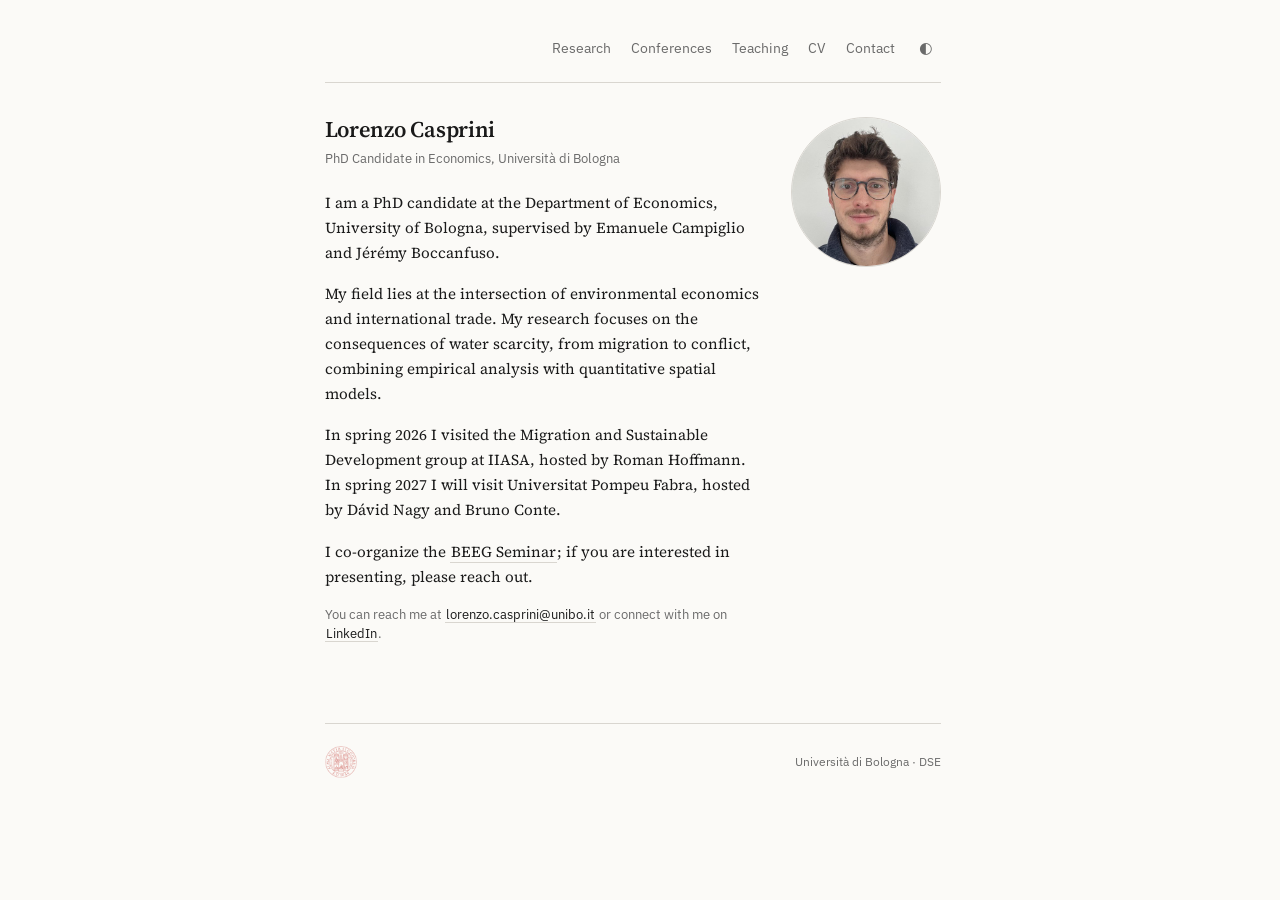
==== commit db2067a5: "Add Google Search Console verification" ====
--- a/index.html
+++ b/index.html
@@ -4,6 +4,7 @@
 <meta charset="UTF-8"/>
 <meta name="viewport" content="width=device-width, initial-scale=1.0"/>
 <title>Lorenzo Casprini</title>
+<meta name="google-site-verification" content="K_JZIXIagvESZUR9jxsJQ36Xt5dqtbTxq0mrwOoKZHY" />
 <meta name="description" content="Lorenzo Casprini, PhD candidate in Economics at the University of Bologna. Research on water scarcity, climate-induced migration and conflict.">
 <link rel="stylesheet" href="style.css">
 </head>
--- a/style.css
+++ b/style.css
@@ -9,7 +9,7 @@
   --rule-soft: #ece9e2;
   --accent:    #1a1a1a;
   --highlight: #fffd54;
-  --max:       590px;
+  --max:       660px;
   --font-serif: 'Source Serif 4', Georgia, 'Times New Roman', serif;
   --font-sans:  'IBM Plex Sans', system-ui, -apple-system, sans-serif;
   --font-mono:  'JetBrains Mono', ui-monospace, monospace;
@@ -26,7 +26,7 @@
 }
 
 *, *::before, *::after { box-sizing: border-box; margin: 0; padding: 0; }
-html { font-size: 13.8px; scroll-behavior: smooth; scrollbar-gutter: stable; }
+html { font-size: 15.5px; scroll-behavior: smooth; scrollbar-gutter: stable; }
 a { text-decoration: none; color: inherit; }
 
 body {
@@ -255,7 +255,7 @@
   grid-template-columns: 1fr 90px;
   gap: 20px;
   padding: 16px 0;
-  border-bottom: 1px solid var(--rule-soft);
+  border-bottom: 0 !important;
   align-items: start;
 }
 .talk-row:first-child { border-top: 0; padding-top: 4px; }
@@ -283,7 +283,7 @@
   grid-template-columns: 1fr 100px;
   gap: 20px;
   padding: 14px 0;
-  border-bottom: 1px solid var(--rule-soft);
+  border-bottom: 0 !important;
   align-items: baseline;
 }
 .teach-row:first-child { border-top: 0; padding-top: 4px; }
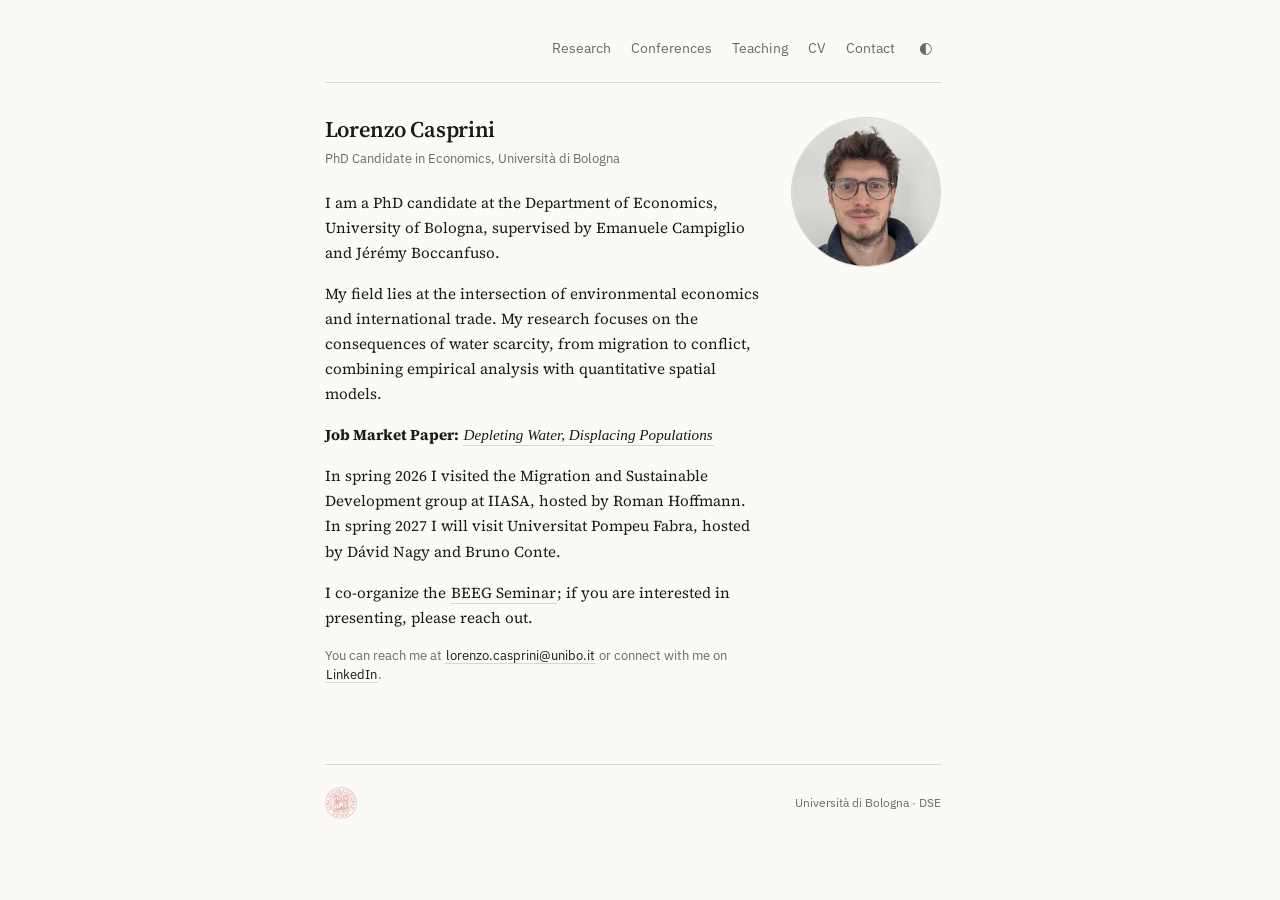
==== commit 1e4dd930: "Job Market Paper section and home link" ====
--- a/index.html
+++ b/index.html
@@ -31,6 +31,9 @@
     </p>
     <p class="home-bio">
       My field lies at the intersection of environmental economics and international trade. My research focuses on the consequences of water scarcity, from migration to conflict, combining empirical analysis with quantitative spatial models.
+    </p>
+    <p class="home-bio">
+      <strong>Job Market Paper:</strong> <a href="research.html#jmp"><em>Depleting Water, Displacing Populations</em></a>
     </p>
     <p class="home-bio">
       In spring 2026 I visited the Migration and Sustainable Development group at IIASA, hosted by Roman Hoffmann. In spring 2027 I will visit Universitat Pompeu Fabra, hosted by Dávid Nagy and Bruno Conte.
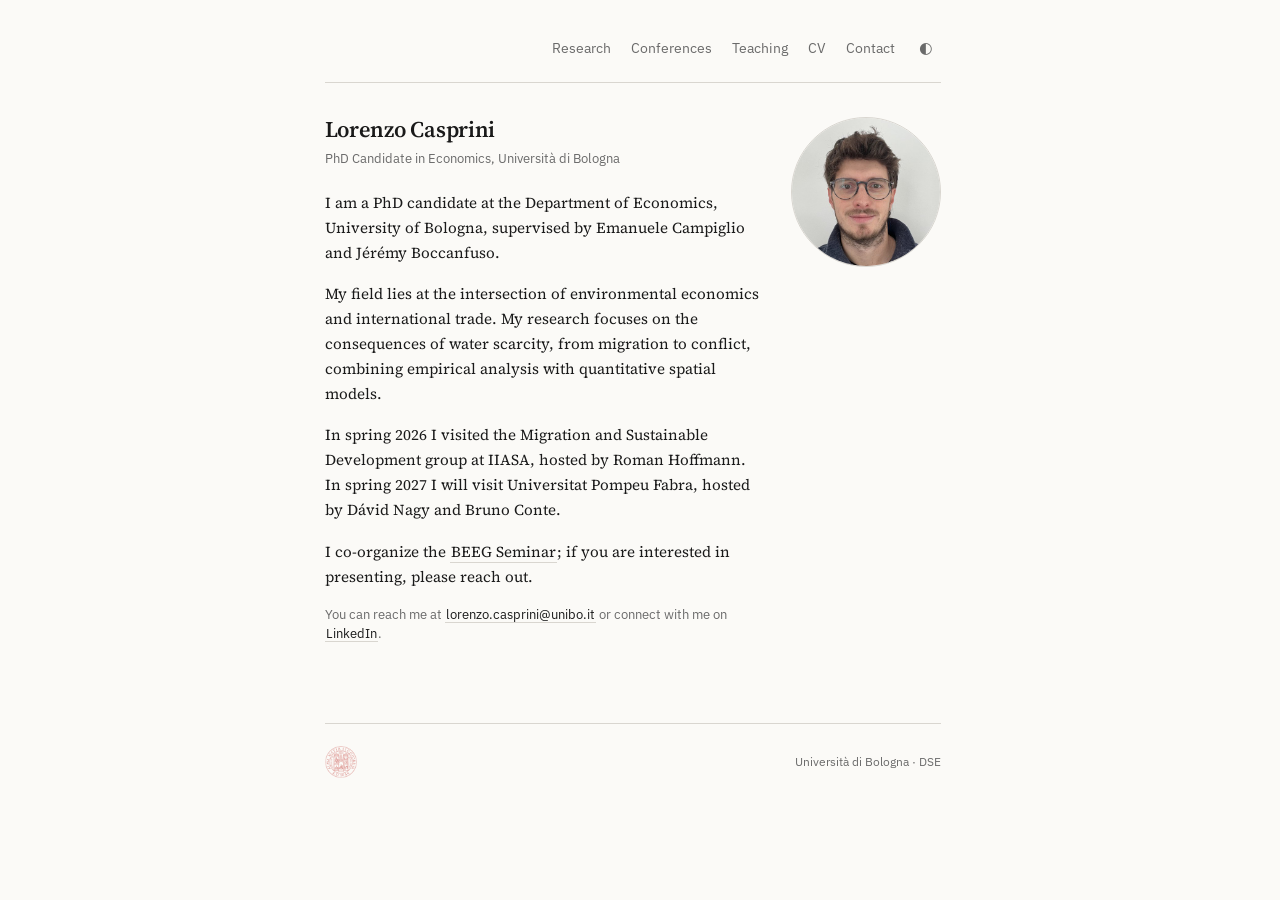
==== commit 0faa90f4: "Revert to JMP badge version" ====
--- a/index.html
+++ b/index.html
@@ -31,9 +31,6 @@
     </p>
     <p class="home-bio">
       My field lies at the intersection of environmental economics and international trade. My research focuses on the consequences of water scarcity, from migration to conflict, combining empirical analysis with quantitative spatial models.
-    </p>
-    <p class="home-bio">
-      <strong>Job Market Paper:</strong> <a href="research.html#jmp"><em>Depleting Water, Displacing Populations</em></a>
     </p>
     <p class="home-bio">
       In spring 2026 I visited the Migration and Sustainable Development group at IIASA, hosted by Roman Hoffmann. In spring 2027 I will visit Universitat Pompeu Fabra, hosted by Dávid Nagy and Bruno Conte.
